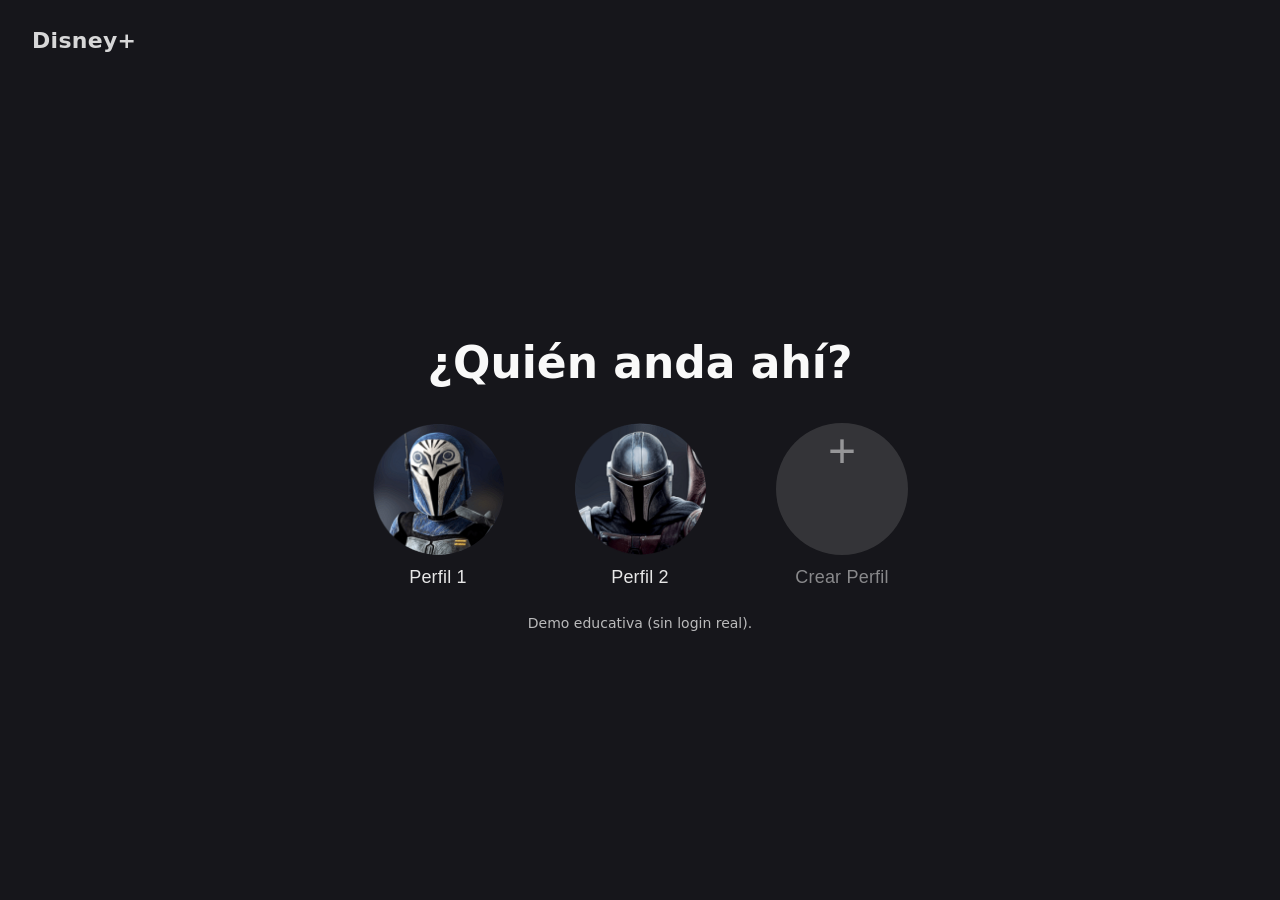
==== index.html @ 5ea2da51 "feat: Add initial HTML structure for profile selection page" ====
<!DOCTYPE html>
<html lang="es">
<head>
    <meta charset="UTF-8">
    <meta name="viewport" content="width=device-width, initial-scale=1.0">
    <title>Seleccionar perfil | Disney+ </title>
    <link rel="icon" href="./img/favicon.ico" type="image/x-icon">
    <link rel="stylesheet" href="./css/styles.css">
</head>
<body class="profiles-page">

    <header class="profiles-header">
        <div class="dplus-mark">
            <span class="dplus">Disney+</span>
        </div>
    </header>
    <main class="profiles-main">
        <h1 class="profiles-title">¿Quién anda ahí?</h1>
        <section class="profiles-grid">
            <button class="profiles-card" type="button">
                <img src="./img/profiles/profile1.png" alt="Perfil 1">
                <span>Perfil 1</span>
            </button>

            <button class="profiles-card" type="button">
                <img src="./img/profiles/profile2.png" alt="Perfil 2">
                <span>Perfil 2</span>
            </button>

            <button class="profiles-card add-profile" type="button">
                <div class="add-circle">+</div>
                <span>Crear Perfil</span>
            </button>

        </section>
        <p class="profiles-hint">Demo educativa (sin login real).</p>
    </main>
    
</body>
</html>
---- css/styles.css ----
:root{
    --bg: #16161B;
    --panel: rgba(10,14,24,.72);
    --panelSolid:#0f1c2d;
    --text:#f9f9f9;
    --muted: rgba(249,249,249,.72);
    --accent:#00a8ff;
    --accent2:#4cc2ff;
    --shadow: 0 16px 50px rgba(0,0,0,.45);
    --radius: 14px;
}

*{ box-sizing: border-box; }
html, body{ height: 100%; }

body{
    margin: 0;
    background: var(--bg);
    color: var(--text);
    font-family: system-ui, -apple-system, Segoe UI, Roboto, Arial, sans-serif;
}

/* ===== Profiles ===== */
.profiles-page{
    min-height: 100vh; /* 100% de la altura de la ventana */
    display: flex;
    flex-direction: column;
}

.profiles-header{
    padding: 28px 32px;
}

.dplus-mark{
    font-weight: 700;
    letter-spacing: .3px;
    font-size: 22px;
}

.dplus{
    opacity: .85;
}

.profiles-main{
    flex: 1; /* Ocupa el espacio restante */
    display: flex;
    flex-direction: column;
    align-items: center;
    justify-content: center;
    padding: 24px;
}

.profiles-title{
    font-size: clamp(26px, 4vw, 44px); /* Ajusta el tamaño de la fuente entre 26px y 44px según el ancho de la pantalla */
    margin: 0 0 34px;
    font-weight: 700;
}

.profiles-grid{
    display: flex;
    gap: 34px;
    flex-wrap: wrap;
    justify-content: center;
}

.profiles-card{
    width: 168px;
    background: transparent;
    border: 0;
    color: var(--text);
    cursor: pointer;
    display: flex;
    flex-direction: column;
    align-items: center;
    gap: 12px;
    transition: transform .22s ease;
}

.profiles-card img{
    width: 132px;
    height: 132px;
    object-fit: cover;
    border-radius: 999px;
    transition: transform .3s ease, box-shadow .3s ease, border-color .3s ease;
}

.profiles-card span{
    opacity: .92;
    letter-spacing: .2px;
    font-size: 18px;
}

.profiles-card:hover{
    transform: translateY(-3px);
}

.profiles-card:hover img{
    transform: scale(1.05);
    border: 3px solid rgb(255, 255, 255);
}

.add-profile{
    cursor: not-allowed;
    opacity: .55;
}

.add-circle{
    width: 132px;
    height: 132px;
    border-radius: 999px;
    font-size: 48px;
    background: #4E4E51;
    place-items: center;
    color: rgb(255, 255, 255 );
}

.profiles-hint{
    margin-top: 26px;
    color: var(--muted);
    font-size: 14px;
}
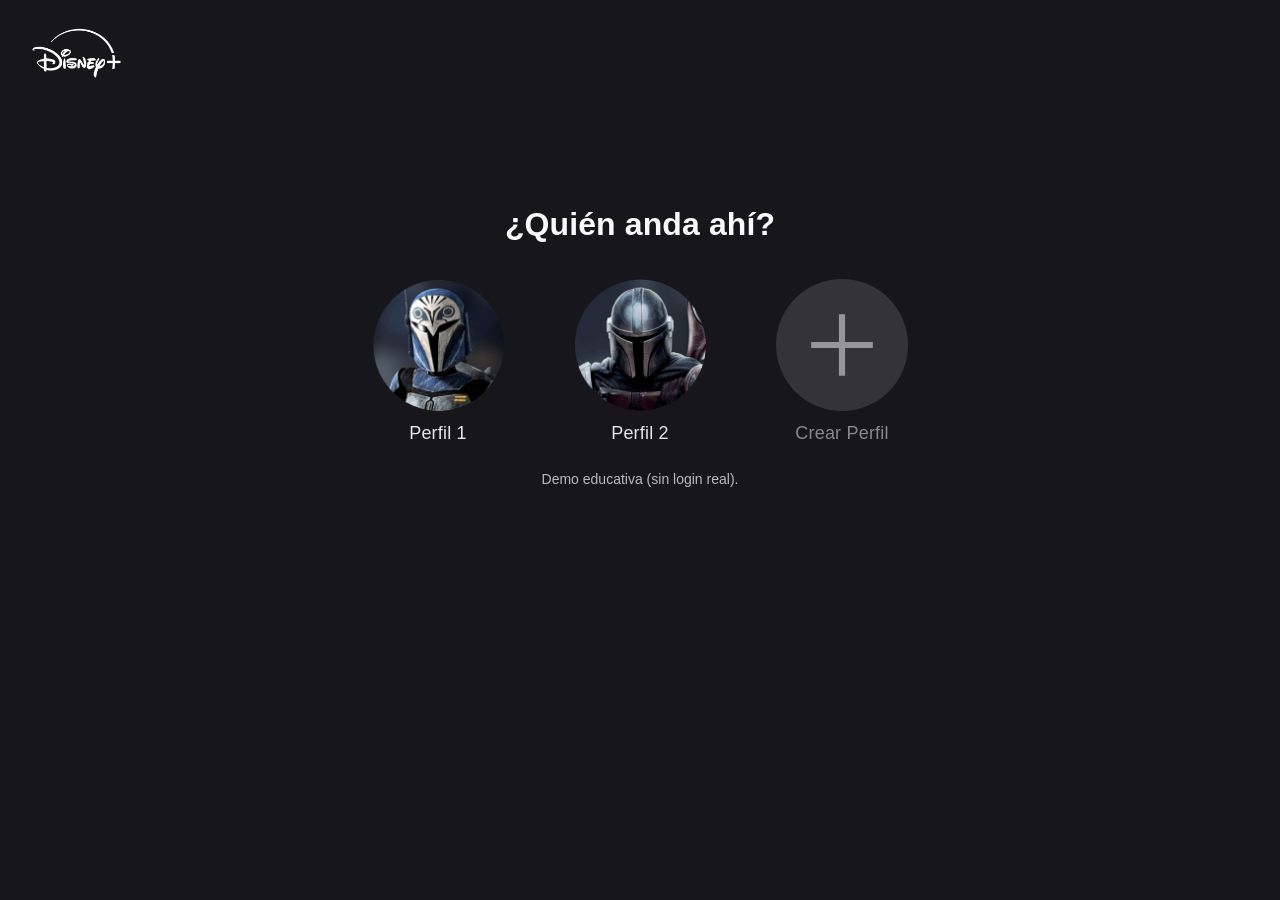
==== commit 30b4da22: "feat: Update styles and logo for profile selection page" ====
--- a/index.html
+++ b/index.html
@@ -10,8 +10,7 @@
 <body class="profiles-page">
 
     <header class="profiles-header">
-        <div class="dplus-mark">
-            <span class="dplus">Disney+</span>
+        <div class="logo" role="img">
         </div>
     </header>
     <main class="profiles-main">
@@ -27,8 +26,21 @@
                 <span>Perfil 2</span>
             </button>
 
-            <button class="profiles-card add-profile" type="button">
-                <div class="add-circle">+</div>
+            <button class="profiles-card add-profile" type="button" disabled>
+                <div class="add-circle">
+                    <svg xmlns="http://www.w3.org/2000/svg" xmlns:xlink="http://www.w3.org/1999/xlink" viewBox="0,0,256,256" width="74px" height="74px" fill-rule="evenodd">
+                        <g fill="#ffffff" fill-rule="evenodd"
+                            stroke="none" stroke-width="1" stroke-linecap="butt" 
+                            stroke-linejoin="miter" stroke-miterlimit="10" stroke-dasharray="" 
+                            stroke-dashoffset="0" font-family="none" font-weight="none" 
+                            font-size="none" text-anchor="none" style="mix-blend-mode: normal">
+                            <g transform="scale(10.66667,10.66667)">
+                            <path d="M11,2v9h-9v2h9v9h2v-9h9v-2h-9v-9z">
+                            </path>
+                            </g>
+                        </g>
+                    </svg>
+                </div>
                 <span>Crear Perfil</span>
             </button>
 
--- a/css/styles.css
+++ b/css/styles.css
@@ -17,7 +17,7 @@
     margin: 0;
     background: var(--bg);
     color: var(--text);
-    font-family: system-ui, -apple-system, Segoe UI, Roboto, Arial, sans-serif;
+    font-family: Inspire-Bold, sans-serif;
 }
 
 /* ===== Profiles ===== */
@@ -31,29 +31,33 @@
     padding: 28px 32px;
 }
 
-.dplus-mark{
-    font-weight: 700;
-    letter-spacing: .3px;
-    font-size: 22px;
-}
 
-.dplus{
-    opacity: .85;
+.logo {
+    background-color: transparent;
+    background-image: url("../img/logos/disneyplus-logo.png"); /* se usa URL relativa para cargar la imagen no src ya que es un fondo */
+    background-repeat: no-repeat;
+    background-size: contain;
+    height: auto;
+    min-height: 50px;
+    min-width: 86px;
+    width: auto;
 }
 
 .profiles-main{
-    flex: 1; /* Ocupa el espacio restante */
+    flex: 1;
     display: flex;
     flex-direction: column;
     align-items: center;
     justify-content: center;
     padding: 24px;
+    margin-top: -300px;
 }
 
 .profiles-title{
-    font-size: clamp(26px, 4vw, 44px); /* Ajusta el tamaño de la fuente entre 26px y 44px según el ancho de la pantalla */
     margin: 0 0 34px;
-    font-weight: 700;
+    font-size: 32px;
+    letter-spacing: .11px;
+    line-height: 1.2;
 }
 
 .profiles-grid{
@@ -105,12 +109,12 @@
 }
 
 .add-circle{
-    width: 132px;
-    height: 132px;
+    width: 132px; height: 132px;
     border-radius: 999px;
+    display: grid;
+    place-items: center;
     font-size: 48px;
     background: #4E4E51;
-    place-items: center;
     color: rgb(255, 255, 255 );
 }
 
@@ -118,4 +122,10 @@
     margin-top: 26px;
     color: var(--muted);
     font-size: 14px;
+}
+
+@media (max-width: 480px){
+    .profiles-main{
+        margin-top: 0px;
+    }
 }
